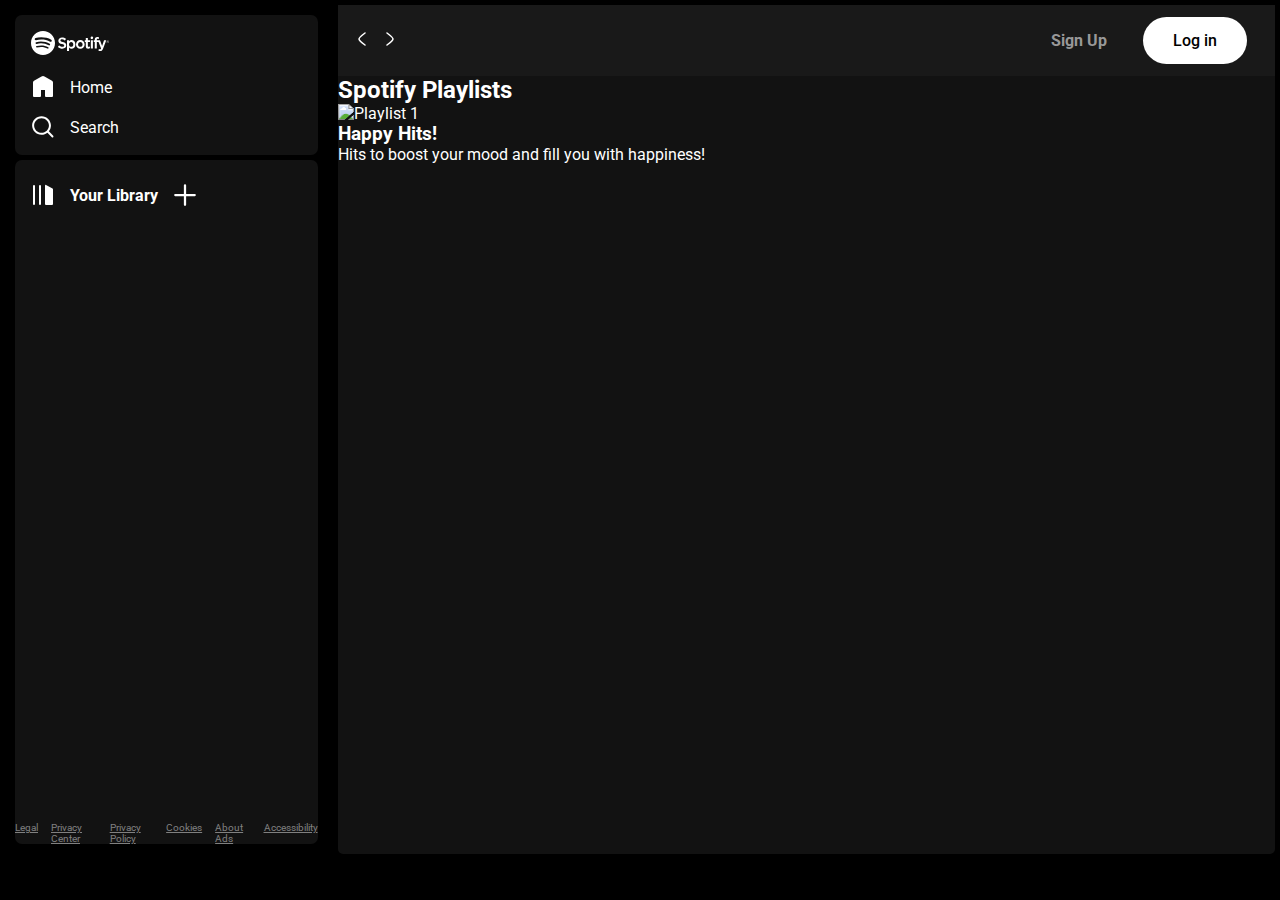
==== Spotify/index.html @ cee79166 "Sidebar Done" ====
<!DOCTYPE html>
<html lang="en">

<head>
    <meta charset="UTF-8">
    <meta name="viewport" content="width=device-width, initial-scale=1.0">
    <title>Spotify</title>
    <link rel="stylesheet" href="style.css">
    <link rel="stylesheet" href="utility.css">
</head>

<body>
    <div class="container flex bg-black">
        <div class="left">
            <div class="home bg-grey rounded m-1">
                <div class="logo">
                    <img class="invert" src="logo.svg" alt="Spotify">
                </div>
                <ul>
                    <li><img class="invert" src="home.svg" alt="Home">Home</li>
                    <li><img class="invert" src="search.svg" alt="Search">Search</li>
                </ul>
            </div>

            <div class="library bg-grey rounded m-1">
                <div class="heading">
                    <img class="invert" src="playlist.svg" alt="Playlist">
                    <h4>Your Library</h4>
                    <img class="invert" src="add.svg" alt="Add"">
                </div>

                <div class=" footer">
                    <div>
                        <a href="https://www.spotify.com/in-en/legal/">
                            <span>Legal</span>
                        </a>
                    </div>
                    <div>
                        <a href="https://www.spotify.com/in-en/privacy/">
                            <span>Privacy Center</span>
                        </a>
                    </div>
                    <div>
                        <a href="https://www.spotify.com/in-en/legal/privacy-policy/">
                            <span>Privacy Policy</span>
                        </a>
                    </div>
                    <div>
                        <a href="https://www.spotify.com/in-en/legal/cookies-policy/">
                            <span>Cookies</span>
                        </a>
                    </div>
                    <div>
                        <a href="https://www.spotify.com/in-en/legal/privacy-policy/#s3">
                            <span>About Ads</span>
                        </a>
                    </div>
                    <div>
                        <a href="https://www.spotify.com/in-en/accessibility/">
                            <span>Accessibility</span>
                        </a>
                    </div>
                </div>
            </div>

        </div>


        <div class="right border bg-grey rounded">
            <div class="header">

                <div class="nav">
                    <svg class="invert" xmlns="http://www.w3.org/2000/svg" width="24" height="24" viewBox="0 0 24 24" fill="none">
                        <path d="M15 6C15 6 9.00001 10.4189 9 12C8.99999 13.5812 15 18 15 18" stroke="#000000"
                            stroke-width="1.5" stroke-linecap="round" stroke-linejoin="round" />
                    </svg>
                    <svg class="invert" xmlns="http://www.w3.org/2000/svg" width="24" height="24" viewBox="0 0 24 24" fill="none">
                        <path d="M9.00005 6C9.00005 6 15 10.4189 15 12C15 13.5812 9 18 9 18" stroke="#000000"
                            stroke-width="1.5" stroke-linecap="round" stroke-linejoin="round" />
                    </svg>
                </div>

                <div class="buttons">
                    <button class="btn1">Sign Up</button>
                    <button class="btn2">Log in</button>
                </div>
            </div>

            <div class="spotifyPlaylists">
                <h2>Spotify Playlists</h2>
                <div class="cardContainer">
                    <div class="card">
                        <img src="https://i.scdn.co/image/ab67706f00000002af29338e415c87776e74a574" alt="Playlist 1">
                        <h3>Happy Hits!</h3>
                        <p>Hits to boost your mood and fill you with happiness!</p>
                    </div>
                </div>
            </div>
        </div>
    </div>
</body>

</html>
---- Spotify/style.css ----
@import url('https://fonts.googleapis.com/css2?family=Roboto:wght@100;300;400;500;700;900&display=swap');

*{
    margin: 0;
    padding: 0;
    font-family: 'Roboto', sans-serif;
}
body{
    background-color: black;
    color: white;
}

.left{
    width: 25vw;
    padding: 10px;
}
.right{
    width: 75vw;
}

.home{
    padding: 16px;
}

.home ul li{
    display: flex;
    width: 24px;
    gap: 15px;
    list-style: none;
    margin-top: 16px;
    align-items: center;
}

.heading{
    display: flex;
    width: 100%;
    align-items: center;
    gap: 15px;
    padding: 23px 16px;
}
.heading img{
    width: 24px;
}
.heading img .invert .add{
    padding-left: 100px;
}
.library{
    height: 76vh;
    position: relative;
}

.footer{
    display: flex;
    font-size: 10px;
    gap: 13px;
    position: absolute;
    bottom: 0;
}

.footer a{
    color: gray;
}

.header{
    display: flex;
    justify-content: space-between;
    align-items: center;
    background-color: rgb(25, 25, 25);
}
.header > *{
    padding: 12px;
}
.header .btn1{
    margin-right: 2rem;
    border: none;
    background-color: transparent;
    color: rgb(152, 152, 152);
    font-weight: 700;
    font-size: 16px;
    cursor: pointer;
}
.header .btn2{
    margin-right: 1rem;
    padding: 14px 30px;
    border: none;
    background-color: white;
    color: black;
    border-radius: 26px;
    font-weight: 500;
    font-size: 16px;
    cursor: pointer;
}
---- Spotify/utility.css ----
.border{
    border: 2px solid black;
    margin: 3px;
}

.flex{
    display: flex;
}

.justify-center{
    justify-content: center;
}
.items-center{
    align-items: center;
}

.bg-black{
    background-color: black;
    color: white;
}
.bg-grey{
    background-color: #121212;
    color: white;
}

.invert{
    filter: invert(1);
}

.rounded{
    border-radius: 7px;
}
.m-1{
    margin: 5px;
}
.p-1{
    padding: 10px;
}
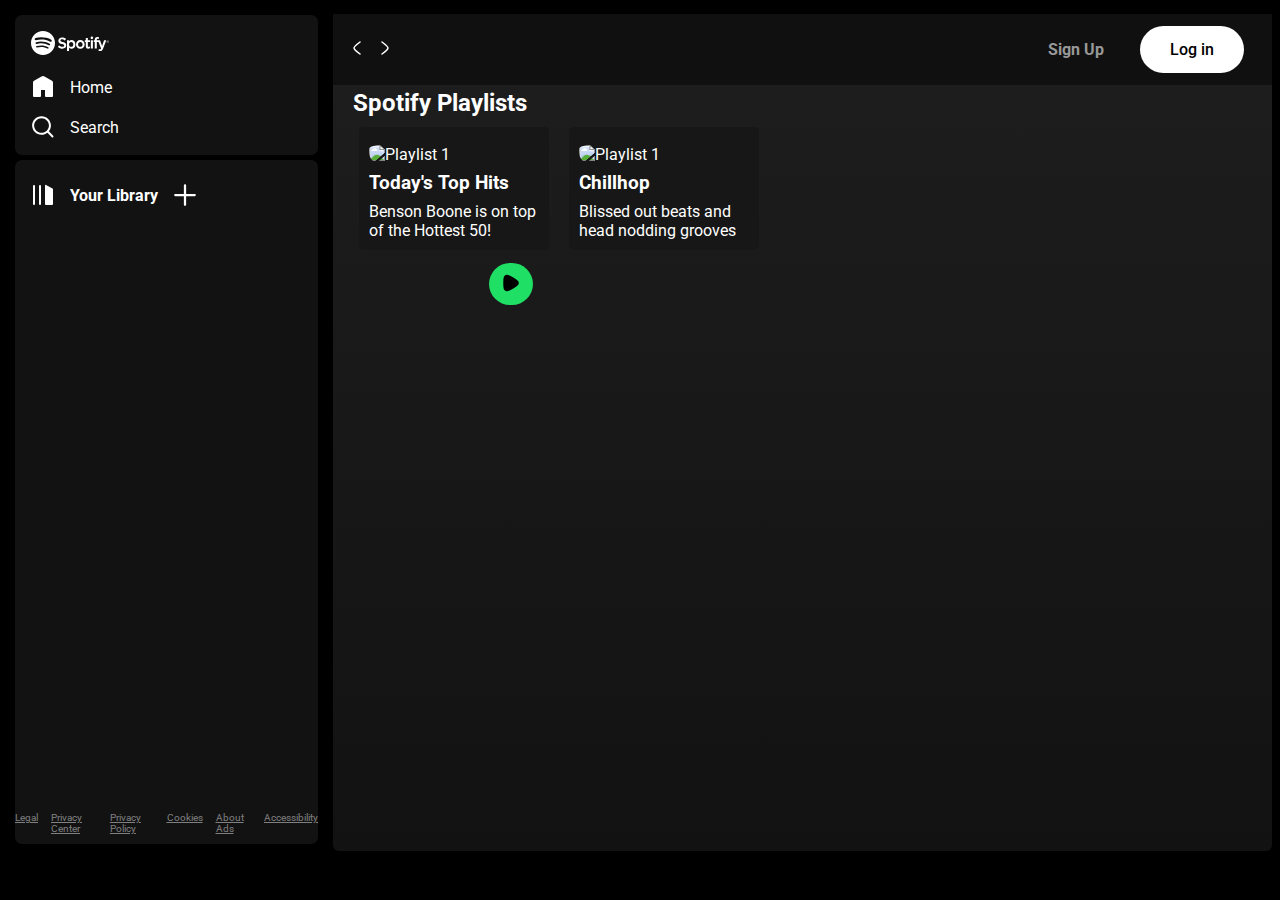
==== commit 83958b49: "Playlist Cards Styling Done" ====
--- a/Spotify/index.html
+++ b/Spotify/index.html
@@ -66,15 +66,17 @@
         </div>
 
 
-        <div class="right border bg-grey rounded">
+        <div class="right">
             <div class="header">
 
                 <div class="nav">
-                    <svg class="invert" xmlns="http://www.w3.org/2000/svg" width="24" height="24" viewBox="0 0 24 24" fill="none">
+                    <svg class="invert" xmlns="http://www.w3.org/2000/svg" width="24" height="24" viewBox="0 0 24 24"
+                        fill="none">
                         <path d="M15 6C15 6 9.00001 10.4189 9 12C8.99999 13.5812 15 18 15 18" stroke="#000000"
                             stroke-width="1.5" stroke-linecap="round" stroke-linejoin="round" />
                     </svg>
-                    <svg class="invert" xmlns="http://www.w3.org/2000/svg" width="24" height="24" viewBox="0 0 24 24" fill="none">
+                    <svg class="invert" xmlns="http://www.w3.org/2000/svg" width="24" height="24" viewBox="0 0 24 24"
+                        fill="none">
                         <path d="M9.00005 6C9.00005 6 15 10.4189 15 12C15 13.5812 9 18 9 18" stroke="#000000"
                             stroke-width="1.5" stroke-linecap="round" stroke-linejoin="round" />
                     </svg>
@@ -90,10 +92,25 @@
                 <h2>Spotify Playlists</h2>
                 <div class="cardContainer">
                     <div class="card">
+                        <div class="svg-container">
+                            <svg xmlns="http://www.w3.org/2000/svg" width="24" height="24" viewBox="0 0 24 24"
+                                fill="none">
+                                <path
+                                    d="M18.8906 12.846C18.5371 14.189 16.8667 15.138 13.5257 17.0361C10.296 18.8709 8.6812 19.7884 7.37983 19.4196C6.8418 19.2671 6.35159 18.9776 5.95624 18.5787C5 17.6139 5 15.7426 5 12C5 8.2574 5 6.3861 5.95624 5.42132C6.35159 5.02245 6.8418 4.73288 7.37983 4.58042C8.6812 4.21165 10.296 5.12907 13.5257 6.96393C16.8667 8.86197 18.5371 9.811 18.8906 11.154C19.0365 11.7084 19.0365 12.2916 18.8906 12.846Z"
+                                    stroke="#000000" stroke-width="1.5" stroke-linejoin="round" />
+                            </svg>
+                        </div>
                         <img src="https://i.scdn.co/image/ab67706f00000002af29338e415c87776e74a574" alt="Playlist 1">
-                        <h3>Happy Hits!</h3>
-                        <p>Hits to boost your mood and fill you with happiness!</p>
+                        <h3>Today's Top Hits</h3>
+                        <p>Benson Boone is on top of the Hottest 50!</p>
                     </div>
+
+                    <div class="card">
+                        <img src="https://i.scdn.co/image/ab67706f00000002ec94bf1083be30463d4b731d" alt="Playlist 1">
+                        <h3>Chillhop</h3>
+                        <p>Blissed out beats and head nodding grooves</p>
+                    </div>
+
                 </div>
             </div>
         </div>
--- a/Spotify/style.css
+++ b/Spotify/style.css
@@ -55,17 +55,22 @@
     gap: 13px;
     position: absolute;
     bottom: 0;
+    padding: 10px 0px;
 }
-
 .footer a{
     color: gray;
 }
 
+.right{
+    margin: 14px 8px 8px 0px;
+    border-radius: 6px;
+    background: linear-gradient(to bottom, #1E1E1E, #121212);;
+}
 .header{
     display: flex;
     justify-content: space-between;
     align-items: center;
-    background-color: rgb(25, 25, 25);
+    background-color: #101010;
 }
 .header > *{
     padding: 12px;
@@ -89,4 +94,48 @@
     font-weight: 500;
     font-size: 16px;
     cursor: pointer;
+}
+
+
+.spotifyPlaylists h2{
+    margin: 4px 20px;
+}
+.svg-container {
+    display: flex;
+    align-items: center;
+    padding: 10px; /* Adjust padding as needed */
+    background-color: #1FDF64;
+    border-radius: 24px;
+    position: absolute;
+    top: 136px;
+    right: 16px;
+    opacity: 1;
+    transition: 1s ease-out;
+  }
+  
+  .svg-container svg path {
+    fill: black;
+  }
+.cardContainer{
+    margin: 10px 0px 0px 26px;
+    display: flex;
+    gap: 20px;
+    flex-wrap: wrap;
+}
+.cardContainer img{
+    border-radius: 12px;
+}
+.card{
+    width: 170px;
+    padding: 10px;
+    border-radius: 5px;
+    background-color: #171717;
+    position: relative;
+}
+.card > *{
+    padding-top: 8px;
+}
+.card img{
+    width: 100%;
+    object-fit: contain;
 }